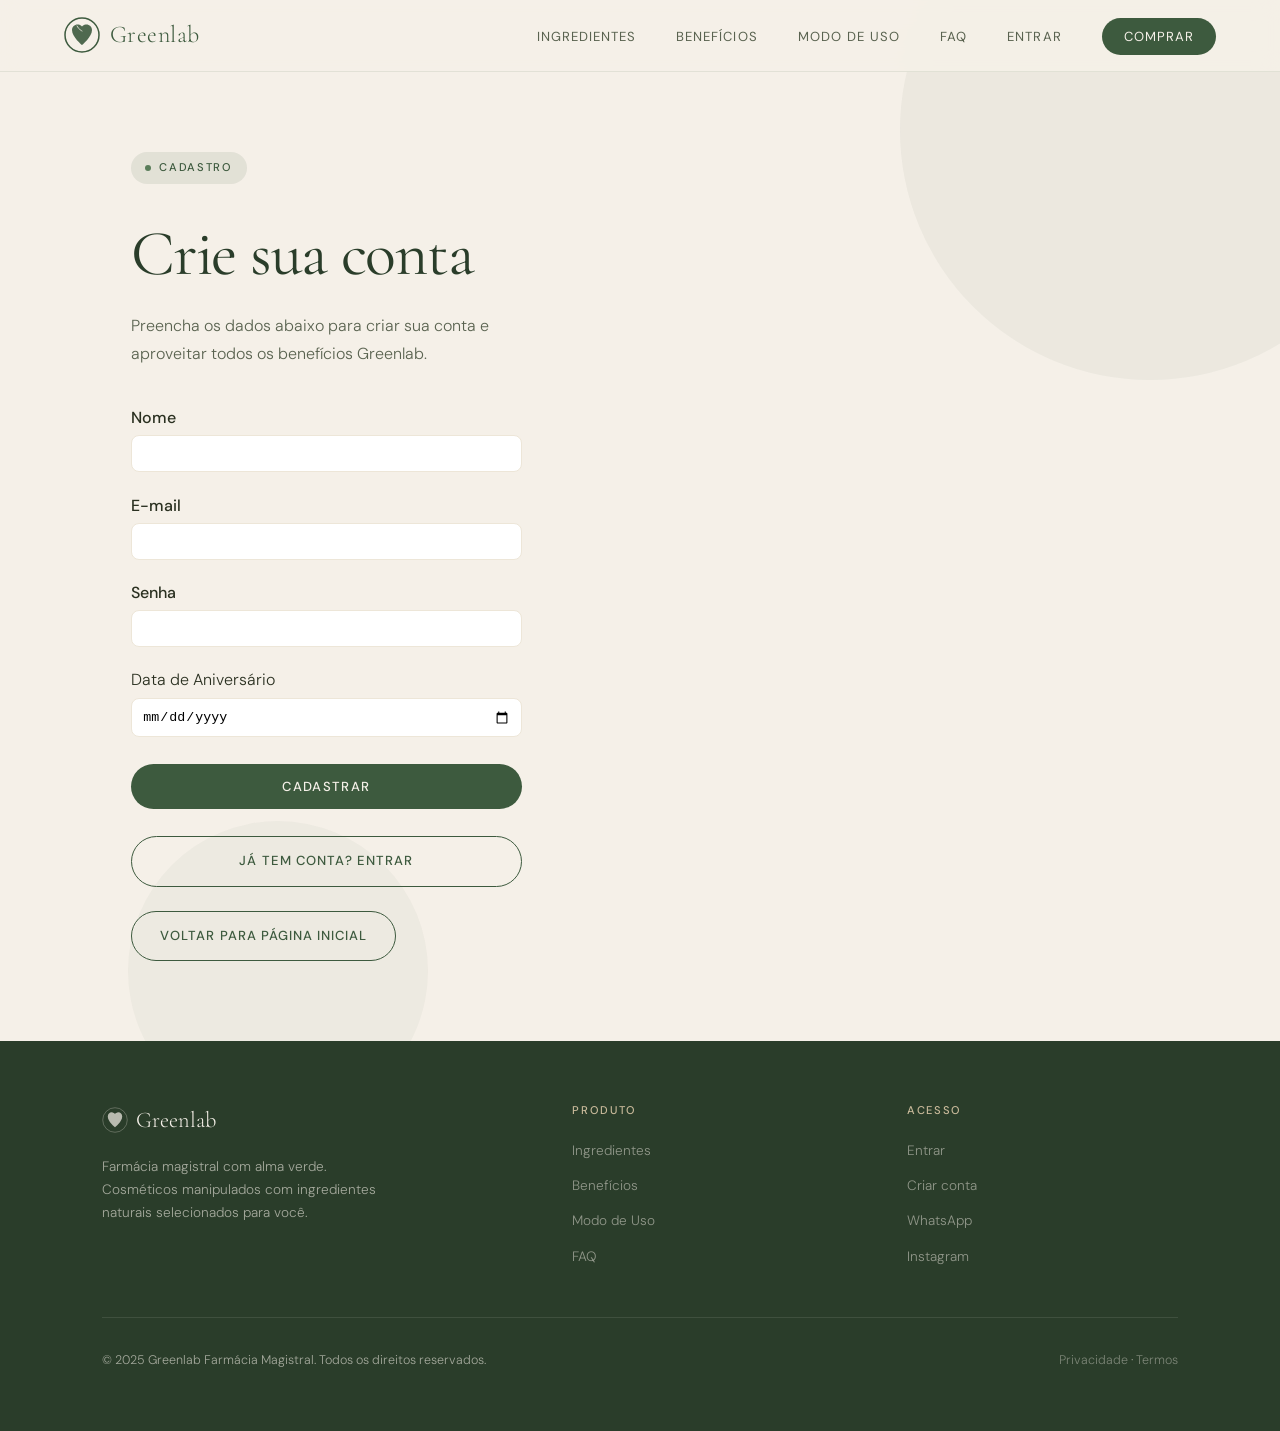
==== Site/cadastro.html @ e1a7a946 "Criação do front" ====
<!DOCTYPE html>
<html lang="pt-BR">
<head>
    <meta charset="UTF-8" />
    <meta name="viewport" content="width=device-width, initial-scale=1.0" />
    <title>Cadastro — Greenlab</title>
    <link href="https://fonts.googleapis.com/css2?family=Cormorant+Garamond:ital,wght@0,300;0,400;0,500;0,600;1,300;1,400&family=DM+Sans:wght@300;400;500&display=swap" rel="stylesheet" />
    <!-- CSS global (variáveis, botões, nav, footer) -->
    <link rel="stylesheet" href="css/style.css" />
    <!-- CSS específico da home para manter layout -->
    <link rel="stylesheet" href="css/home.css" />
</head>
<body>
    <!-- ==================== NAVBAR ==================== -->
    <nav>
        <a href="index.html" class="nav-logo">
            <svg width="36" height="36" viewBox="0 0 36 36" fill="none">
                <circle cx="18" cy="18" r="17" stroke="#3d5a3e" stroke-width="1.5"/>
                <path d="M18 28C18 28 8 20 8 13C8 9.5 11 7 14.5 7.5C16 7.7 17 8.5 18 9.5C19 8.5 20 7.7 21.5 7.5C25 7 28 9.5 28 13C28 20 18 28 18 28Z" fill="#3d5a3e" opacity="0.9"/>
                <path d="M18 14C18 14 14 12 13 9" stroke="#f5f0e8" stroke-width="0.8" stroke-linecap="round"/>
            </svg>
            <span class="nav-logo-text">Greenlab</span>
        </a>
        <ul class="nav-links">
            <li><a href="index.html#ingredientes">Ingredientes</a></li>
            <li><a href="index.html#beneficios">Benefícios</a></li>
            <li><a href="index.html#modo-uso">Modo de Uso</a></li>
            <li><a href="index.html#faq">FAQ</a></li>
            <li><a href="login.html">Entrar</a></li>
            <li><a href="index.html#produto" class="nav-cta">Comprar</a></li>
        </ul>
        <button class="nav-hamburger" aria-label="Abrir menu">
            <span></span><span></span><span></span>
        </button>
    </nav>

    <!-- ==================== CADASTRO ==================== -->
    <section class="hero" style="min-height: 80vh; background: var(--creme);">
        <div class="hero-content" style="max-width: 480px; margin: 0 auto;">
            <div class="hero-badge">Cadastro</div>
            <h1 style="margin-bottom: 1.2rem;">Crie sua conta</h1>
            <p class="hero-desc" style="margin-bottom: 2.2rem;">Preencha os dados abaixo para criar sua conta e aproveitar todos os benefícios Greenlab.</p>
            <form method="post" action="#" class="form-cadastro" style="display: flex; flex-direction: column; gap: 1.2rem;">
                <div>
                    <label for="nome" style="font-weight: 500;">Nome</label><br>
                    <input type="text" name="nome" id="nome" required style="width: 100%; padding: 10px; border-radius: 8px; border: 1px solid var(--creme-escuro); margin-top: 4px;">
                </div>
                <div>
                    <label for="email" style="font-weight: 500;">E-mail</label><br>
                    <input type="email" name="email" id="email" required style="width: 100%; padding: 10px; border-radius: 8px; border: 1px solid var(--creme-escuro); margin-top: 4px;">
                </div>
                <div>
                    <label for="senha" style="font-weight: 500;">Senha</label><br>
                    <input type="password" name="senha" id="senha" required style="width: 100%; padding: 10px; border-radius: 8px; border: 1px solid var(--creme-escuro); margin-top: 4px;">
                </div>
                <div>
                    <label for="data">Data de Aniversário</label><br>
                    <input type="date" name="data" id="data" required style="width: 100%; padding: 10px; border-radius: 8px; border: 1px solid var(--creme-escuro); margin-top: 4px;">
                </div>
                <button type="submit" class="btn-primary" style="margin-top: 0.5rem;">Cadastrar</button>
                            <a href="login.html" class="btn-secondary" style="margin-top: 0.5rem; display: inline-block; text-align:center; width:100%">Já tem conta? Entrar</a>
            </form>
            <a href="index.html" class="btn-secondary" style="margin-top: 1.5rem; display: inline-block;">Voltar para página inicial</a>
        </div>
    </section>

    <!-- ==================== FOOTER ==================== -->
    <footer>
        <div class="footer-inner">
            <div>
                <div class="footer-brand">
                    <svg width="26" height="26" viewBox="0 0 36 36" fill="none"><circle cx="18" cy="18" r="17" stroke="rgba(245,240,232,0.3)" stroke-width="1.2"/><path d="M18 28C18 28 8 20 8 13C8 9.5 11 7 14.5 7.5C16 7.7 17 8.5 18 9.5C19 8.5 20 7.7 21.5 7.5C25 7 28 9.5 28 13C28 20 18 28 18 28Z" fill="rgba(245,240,232,0.7)"/></svg>
                    <span class="footer-brand-text">Greenlab</span>
                </div>
                <p class="footer-tagline">Farmácia magistral com alma verde.<br>Cosméticos manipulados com ingredientes<br>naturais selecionados para você.</p>
            </div>
            <div>
                <p class="footer-col-title">Produto</p>
                <ul class="footer-links">
                    <li><a href="index.html#ingredientes">Ingredientes</a></li>
                    <li><a href="index.html#beneficios">Benefícios</a></li>
                    <li><a href="index.html#modo-uso">Modo de Uso</a></li>
                    <li><a href="index.html#faq">FAQ</a></li>
                </ul>
            </div>
            <div>
                <p class="footer-col-title">Acesso</p>
                <ul class="footer-links">
                    <li><a href="login.html">Entrar</a></li>
                    <li><a href="cadastro.html">Criar conta</a></li>
                    <li><a href="https://wa.me/5516900000000">WhatsApp</a></li>
                    <li><a href="#">Instagram</a></li>
                </ul>
            </div>
        </div>
        <div class="footer-bottom">
            <span>© 2025 Greenlab Farmácia Magistral. Todos os direitos reservados.</span>
            <span><a href="#">Privacidade</a> · <a href="#">Termos</a></span>
        </div>
    </footer>
</body>
</html>
---- Site/css/style.css ----
/* ============================================================
   GREENLAB — STYLE.CSS
   CSS Global: variáveis, reset, tipografia, botões, nav, footer
   ============================================================ */

/* ------------------------------------------------------------
   VARIÁVEIS GLOBAIS
   ------------------------------------------------------------ */
:root {
  --verde:        #3d5a3e;
  --verde-claro:  #5a7d5a;
  --verde-musgo:  #2a3d2a;
  --creme:        #f5f0e8;
  --creme-escuro: #ede6d8;
  --branco:       #faf8f4;
  --texto:        #2a3020;
  --texto-suave:  #5a6350;
  --detalhe:      #c8b99a;

  --fonte-titulo: 'Cormorant Garamond', Georgia, serif;
  --fonte-corpo:  'DM Sans', sans-serif;

  --raio:    2px;
  --raio-lg: 12px;
  --sombra:  0 4px 24px rgba(42, 61, 34, 0.08);

  --nav-height: 72px;
}

/* ------------------------------------------------------------
   RESET
   ------------------------------------------------------------ */
*, *::before, *::after {
  box-sizing: border-box;
  margin: 0;
  padding: 0;
}

html { scroll-behavior: smooth; }

body {
  background: var(--branco);
  color: var(--texto);
  font-family: var(--fonte-corpo);
  font-weight: 300;
  line-height: 1.7;
  font-size: 16px;
  overflow-x: hidden;
}

img { display: block; max-width: 100%; }

a { text-decoration: none; }

/* ------------------------------------------------------------
   TIPOGRAFIA
   ------------------------------------------------------------ */
h1, h2, h3, h4 {
  font-family: var(--fonte-titulo);
  font-weight: 400;
  line-height: 1.2;
}

h1 { font-size: clamp(2.4rem, 5vw, 4rem); letter-spacing: -0.02em; }
h2 { font-size: clamp(1.8rem, 3.5vw, 2.8rem); letter-spacing: -0.01em; }
h3 { font-size: clamp(1.3rem, 2vw, 1.8rem); }

.overline {
  display: block;
  font-family: var(--fonte-corpo);
  font-size: 0.7rem;
  font-weight: 500;
  letter-spacing: 0.2em;
  text-transform: uppercase;
  color: var(--verde-claro);
}

/* ------------------------------------------------------------
   BOTÕES
   ------------------------------------------------------------ */
.btn-primary {
  display: inline-block;
  background: var(--verde);
  color: var(--creme);
  padding: 14px 32px;
  border-radius: 40px;
  font-family: var(--fonte-corpo);
  font-size: 0.82rem;
  font-weight: 500;
  letter-spacing: 0.1em;
  text-transform: uppercase;
  border: none;
  cursor: pointer;
  transition: background 0.2s, transform 0.15s, box-shadow 0.2s;
}
.btn-primary:hover {
  background: var(--verde-musgo);
  transform: translateY(-2px);
  box-shadow: 0 8px 24px rgba(42, 61, 34, 0.2);
}

.btn-secondary {
  display: inline-block;
  background: transparent;
  color: var(--verde);
  padding: 13px 28px;
  border-radius: 40px;
  border: 1.5px solid var(--verde);
  font-family: var(--fonte-corpo);
  font-size: 0.82rem;
  font-weight: 500;
  letter-spacing: 0.08em;
  text-transform: uppercase;
  cursor: pointer;
  transition: background 0.2s, color 0.2s;
}
.btn-secondary:hover {
  background: var(--verde);
  color: var(--creme);
}

.btn-ghost {
  display: inline-flex;
  align-items: center;
  gap: 6px;
  color: var(--verde);
  font-size: 0.82rem;
  font-weight: 400;
  letter-spacing: 0.08em;
  background: none;
  border: none;
  cursor: pointer;
  transition: gap 0.2s;
}
.btn-ghost::after { content: '→'; }
.btn-ghost:hover  { gap: 10px; }

/* ------------------------------------------------------------
   SECTION HEADER (padrão reutilizável)
   ------------------------------------------------------------ */
.section-header {
  text-align: center;
  max-width: 600px;
  margin: 0 auto 4rem;
}
.section-header .overline { margin-bottom: 1rem; }
.section-header h2 { color: var(--verde-musgo); margin-bottom: 1rem; }
.section-header p  { color: var(--texto-suave); font-size: 0.95rem; }

/* ------------------------------------------------------------
   NAVBAR
   ------------------------------------------------------------ */
nav {
  position: fixed;
  top: 0; left: 0; right: 0;
  z-index: 100;
  background: rgba(245, 240, 232, 0.92);
  backdrop-filter: blur(12px);
  -webkit-backdrop-filter: blur(12px);
  border-bottom: 1px solid rgba(61, 90, 62, 0.1);
  padding: 0 5%;
  height: var(--nav-height);
  display: flex;
  align-items: center;
  justify-content: space-between;
}

.nav-logo {
  display: flex;
  align-items: center;
  gap: 10px;
  text-decoration: none;
}
.nav-logo-text {
  font-family: var(--fonte-titulo);
  font-size: 1.5rem;
  color: var(--verde);
  letter-spacing: 0.02em;
}

.nav-links {
  display: flex;
  list-style: none;
  gap: 2.5rem;
}
.nav-links a {
  color: var(--texto-suave);
  font-size: 0.82rem;
  letter-spacing: 0.08em;
  text-transform: uppercase;
  font-weight: 400;
  transition: color 0.2s;
}
.nav-links a:hover { color: var(--verde); }

.nav-cta {
  background: var(--verde) !important;
  color: var(--creme) !important;
  padding: 10px 22px;
  border-radius: 40px;
  transition: background 0.2s, transform 0.15s !important;
}
.nav-cta:hover {
  background: var(--verde-musgo) !important;
  transform: translateY(-1px);
}

.nav-hamburger {
  display: none;
  flex-direction: column;
  gap: 5px;
  background: none;
  border: none;
  cursor: pointer;
  padding: 4px;
}
.nav-hamburger span {
  display: block;
  width: 24px; height: 1.5px;
  background: var(--verde);
  transition: all 0.3s;
}

/* ------------------------------------------------------------
   SELOS (faixa reutilizável)
   ------------------------------------------------------------ */
.selos {
  padding: 60px 8%;
  background: var(--creme-escuro);
  display: flex;
  justify-content: center;
  gap: 3rem;
  flex-wrap: wrap;
  align-items: center;
}
.selo {
  display: flex;
  flex-direction: column;
  align-items: center;
  gap: 0.5rem;
  text-align: center;
}
.selo-icon-wrap {
  width: 52px; height: 52px;
  border-radius: 50%;
  border: 1.5px solid rgba(61, 90, 62, 0.3);
  display: flex;
  align-items: center;
  justify-content: center;
}
.selo-label {
  font-size: 0.68rem;
  font-weight: 500;
  letter-spacing: 0.1em;
  text-transform: uppercase;
  color: var(--verde);
}

/* ------------------------------------------------------------
   FOOTER
   ------------------------------------------------------------ */
footer {
  background: var(--verde-musgo);
  color: rgba(245, 240, 232, 0.6);
  padding: 60px 8%;
}
.footer-inner {
  display: grid;
  grid-template-columns: 1.5fr 1fr 1fr;
  gap: 4rem;
  padding-bottom: 3rem;
  border-bottom: 1px solid rgba(245, 240, 232, 0.1);
  margin-bottom: 2rem;
}
.footer-brand {
  display: flex;
  align-items: center;
  gap: 8px;
  margin-bottom: 1rem;
}
.footer-brand-text {
  font-family: var(--fonte-titulo);
  font-size: 1.4rem;
  color: var(--creme);
}
.footer-tagline { font-size: 0.85rem; line-height: 1.7; }
.footer-col-title {
  font-size: 0.7rem;
  font-weight: 500;
  letter-spacing: 0.15em;
  text-transform: uppercase;
  color: var(--detalhe);
  margin-bottom: 1rem;
}
.footer-links {
  list-style: none;
  display: flex;
  flex-direction: column;
  gap: 0.5rem;
}
.footer-links a {
  color: rgba(245, 240, 232, 0.5);
  font-size: 0.85rem;
  transition: color 0.2s;
}
.footer-links a:hover { color: var(--creme); }
.footer-bottom {
  display: flex;
  justify-content: space-between;
  align-items: center;
  font-size: 0.78rem;
  flex-wrap: wrap;
  gap: 1rem;
}
.footer-bottom a { color: rgba(245, 240, 232, 0.4); }

/* ------------------------------------------------------------
   ANIMAÇÕES GLOBAIS
   ------------------------------------------------------------ */
@keyframes fadeUp {
  from { opacity: 0; transform: translateY(24px); }
  to   { opacity: 1; transform: translateY(0); }
}
@keyframes float {
  0%, 100% { transform: translateY(0); }
  50%       { transform: translateY(-10px); }
}

.animate-fadein    { animation: fadeUp 0.7s 0.00s ease both; }
.animate-fadein-d1 { animation: fadeUp 0.7s 0.10s ease both; }
.animate-fadein-d2 { animation: fadeUp 0.7s 0.20s ease both; }
.animate-fadein-d3 { animation: fadeUp 0.7s 0.35s ease both; }
.animate-fadein-d4 { animation: fadeUp 0.7s 0.50s ease both; }
.float-anim        { animation: float 4s ease-in-out infinite; }

/* ------------------------------------------------------------
   RESPONSIVO GLOBAL
   ------------------------------------------------------------ */
@media (max-width: 900px) {
  .nav-links    { display: none; }
  .nav-hamburger { display: flex; }
  .footer-inner { grid-template-columns: 1fr 1fr; }
}
@media (max-width: 600px) {
  .selos        { gap: 1.5rem; }
  .footer-inner { grid-template-columns: 1fr; gap: 2rem; }
}
---- Site/css/home.css ----
/* ============================================================
   GREENLAB — HOME.CSS
   Estilos exclusivos da tela inicial (index.html)
   ============================================================ */

/* ------------------------------------------------------------
   HERO
   ------------------------------------------------------------ */
.hero {
  min-height: 100vh;
  padding-top: var(--nav-height);
  display: grid;
  grid-template-columns: 1fr 1fr;
  align-items: center;
  background: var(--creme);
  position: relative;
  overflow: hidden;
}
.hero::before {
  content: '';
  position: absolute;
  top: -120px; right: -120px;
  width: 500px; height: 500px;
  border-radius: 50%;
  background: rgba(61, 90, 62, 0.05);
  pointer-events: none;
}
.hero::after {
  content: '';
  position: absolute;
  bottom: -80px; left: 10%;
  width: 300px; height: 300px;
  border-radius: 50%;
  background: rgba(61, 90, 62, 0.04);
  pointer-events: none;
}

.hero-content {
  padding: 80px 6% 80px 8%;
  position: relative;
  z-index: 1;
}
.hero-badge {
  display: inline-flex;
  align-items: center;
  gap: 8px;
  background: rgba(61, 90, 62, 0.1);
  color: var(--verde);
  font-size: 0.7rem;
  font-weight: 500;
  letter-spacing: 0.15em;
  text-transform: uppercase;
  padding: 6px 14px;
  border-radius: 40px;
  margin-bottom: 2rem;
}
.hero-badge::before {
  content: '';
  display: block;
  width: 6px; height: 6px;
  border-radius: 50%;
  background: var(--verde-claro);
}

.hero h1           { margin-bottom: 1.5rem; color: var(--verde-musgo); }
.hero h1 em        { font-style: italic; color: var(--verde-claro); }

.hero-desc {
  font-size: 1rem;
  color: var(--texto-suave);
  max-width: 420px;
  margin-bottom: 2.5rem;
  line-height: 1.8;
}
.hero-actions {
  display: flex;
  align-items: center;
  gap: 1.5rem;
  flex-wrap: wrap;
}
.hero-stats {
  display: flex;
  gap: 2rem;
  margin-top: 3rem;
  padding-top: 2rem;
  border-top: 1px solid rgba(61, 90, 62, 0.15);
}
.hero-stat-number {
  font-family: var(--fonte-titulo);
  font-size: 2rem;
  color: var(--verde);
  line-height: 1;
}
.hero-stat-label {
  font-size: 0.72rem;
  color: var(--texto-suave);
  letter-spacing: 0.05em;
  margin-top: 4px;
}

/* Painel visual direito */
.hero-visual {
  height: 100%;
  min-height: 100vh;
  display: flex;
  align-items: center;
  justify-content: center;
  background: linear-gradient(135deg, var(--creme-escuro) 0%, var(--creme) 100%);
  position: relative;
  overflow: hidden;
}
.hero-product-wrap { position: relative; z-index: 1; }
.hero-product-bg {
  position: absolute;
  width: 380px; height: 380px;
  border-radius: 50%;
  background: rgba(61, 90, 62, 0.06);
}
.product-jar {
  width: 260px;
  filter: drop-shadow(0 20px 40px rgba(42, 61, 34, 0.15));
}
.hero-leaf { position: absolute; opacity: 0.12; }
.hero-leaf-1 { top: 15%; right: 8%; width: 80px; transform: rotate(25deg); }
.hero-leaf-2 { bottom: 20%; left: 8%; width: 60px; transform: rotate(-15deg); }

.floating-tag {
  position: absolute;
  background: var(--branco);
  border: 1px solid rgba(61, 90, 62, 0.15);
  border-radius: var(--raio-lg);
  padding: 12px 16px;
  box-shadow: var(--sombra);
}
.floating-tag-1 { top: 22%; left: 5%; }
.floating-tag-2 { bottom: 25%; right: 5%; }
.tag-label {
  font-size: 0.65rem;
  letter-spacing: 0.12em;
  text-transform: uppercase;
  color: var(--texto-suave);
}
.tag-value {
  font-family: var(--fonte-titulo);
  font-size: 1.1rem;
  color: var(--verde);
  margin-top: 2px;
}

/* ------------------------------------------------------------
   INGREDIENTES
   ------------------------------------------------------------ */
.ingredientes {
  padding: 100px 8%;
  background: var(--branco);
}
.ingredientes-grid {
  display: grid;
  grid-template-columns: repeat(auto-fit, minmax(280px, 1fr));
  gap: 2px;
  border: 2px solid var(--verde-musgo);
  border-radius: var(--raio-lg);
  overflow: hidden;
}
.ingrediente-card {
  padding: 2.5rem;
  background: var(--branco);
  transition: background 0.3s;
  cursor: default;
}
.ingrediente-card:hover { background: var(--creme); }
.ing-icon  { width: 48px; height: 48px; margin-bottom: 1.5rem; }
.ing-nome  { font-family: var(--fonte-titulo); font-size: 1.4rem; color: var(--verde-musgo); margin-bottom: 0.5rem; }
.ing-origem { font-size: 0.7rem; letter-spacing: 0.12em; text-transform: uppercase; color: var(--verde-claro); margin-bottom: 1rem; }
.ing-desc  { color: var(--texto-suave); font-size: 0.9rem; line-height: 1.8; }

/* ------------------------------------------------------------
   BENEFÍCIOS
   ------------------------------------------------------------ */
.beneficios {
  padding: 100px 8%;
  background: var(--verde-musgo);
  position: relative;
  overflow: hidden;
}
.beneficios::before {
  content: '';
  position: absolute;
  top: -200px; right: -200px;
  width: 600px; height: 600px;
  border-radius: 50%;
  background: rgba(255,255,255,0.02);
  pointer-events: none;
}
.beneficios .section-header h2 { color: var(--creme); }
.beneficios .section-header .overline { color: var(--detalhe); }
.beneficios .section-header p { color: rgba(245, 240, 232, 0.6); }

.beneficios-grid {
  display: grid;
  grid-template-columns: repeat(auto-fit, minmax(220px, 1fr));
  gap: 1.5rem;
}
.beneficio-item {
  padding: 2rem;
  border: 1px solid rgba(245, 240, 232, 0.1);
  border-radius: var(--raio-lg);
  transition: border-color 0.3s, background 0.3s;
}
.beneficio-item:hover {
  border-color: rgba(245, 240, 232, 0.25);
  background: rgba(245, 240, 232, 0.04);
}
.ben-num {
  font-family: var(--fonte-titulo);
  font-size: 2.5rem;
  color: rgba(245, 240, 232, 0.15);
  line-height: 1;
  margin-bottom: 0.5rem;
}
.ben-titulo { font-family: var(--fonte-titulo); font-size: 1.3rem; color: var(--creme); margin-bottom: 0.75rem; }
.ben-desc   { font-size: 0.85rem; color: rgba(245, 240, 232, 0.55); line-height: 1.8; }

/* ------------------------------------------------------------
   MODO DE USO
   ------------------------------------------------------------ */
.modo-uso { padding: 100px 8%; background: var(--creme); }
.modo-uso-inner {
  display: grid;
  grid-template-columns: 1fr 1fr;
  gap: 6%;
  align-items: center;
}

.uso-img-wrap {
  border-radius: 0 120px 0 120px;
  overflow: hidden;
  background: var(--creme-escuro);
  aspect-ratio: 4/5;
  display: flex;
  align-items: center;
  justify-content: center;
}
.uso-placeholder {
  display: flex;
  flex-direction: column;
  align-items: center;
  justify-content: center;
  gap: 1rem;
  padding: 3rem;
  text-align: center;
}
.uso-placeholder-text {
  font-family: var(--fonte-titulo);
  font-size: 1.1rem;
  color: var(--verde);
  opacity: 0.5;
}

.uso-badge-float {
  position: absolute;
  bottom: -20px; right: -20px;
  background: var(--verde);
  color: var(--creme);
  padding: 18px 22px;
  border-radius: var(--raio-lg);
  text-align: center;
}
.uso-badge-num  { font-family: var(--fonte-titulo); font-size: 2rem; line-height: 1; }
.uso-badge-text { font-size: 0.65rem; letter-spacing: 0.1em; text-transform: uppercase; opacity: 0.8; margin-top: 4px; }

.modo-uso-content .overline { margin-bottom: 1rem; }
.modo-uso-content h2 { color: var(--verde-musgo); margin-bottom: 1.5rem; }

.passos { display: flex; flex-direction: column; gap: 1.5rem; margin-top: 2rem; }
.passo  { display: flex; gap: 1.25rem; align-items: flex-start; }
.passo-num {
  flex-shrink: 0;
  width: 36px; height: 36px;
  border-radius: 50%;
  background: var(--verde);
  color: var(--creme);
  display: flex;
  align-items: center;
  justify-content: center;
  font-family: var(--fonte-titulo);
  font-size: 1rem;
  margin-top: 2px;
}
.passo-titulo { font-family: var(--fonte-titulo); font-size: 1.1rem; color: var(--verde-musgo); margin-bottom: 0.3rem; }
.passo-desc   { font-size: 0.88rem; color: var(--texto-suave); line-height: 1.7; }

/* ------------------------------------------------------------
   PRODUTO / CTA
   ------------------------------------------------------------ */
.produto-cta { padding: 100px 8%; background: var(--branco); }
.produto-inner {
  display: grid;
  grid-template-columns: 1fr 1.2fr;
  gap: 6%;
  align-items: center;
}
.produto-img-area {
  display: flex;
  align-items: center;
  justify-content: center;
  padding: 3rem;
  background: var(--creme);
  border-radius: var(--raio-lg);
  aspect-ratio: 1;
  position: relative;
}
.produto-img-leaf { position: absolute; opacity: 0.08; }
.produto-img-leaf-1 { top: 10%; left: 8%; width: 70px; transform: rotate(-20deg); }
.produto-img-leaf-2 { bottom: 10%; right: 8%; width: 60px; transform: rotate(30deg); }
.produto-jar-big { width: 200px; position: relative; z-index: 1; }

.produto-info .overline    { margin-bottom: 1rem; }
.produto-info h2           { color: var(--verde-musgo); margin-bottom: 0.5rem; }
.produto-subtitulo {
  font-family: var(--fonte-titulo);
  font-style: italic;
  font-size: 1.1rem;
  color: var(--verde-claro);
  margin-bottom: 1.5rem;
}
.produto-desc { font-size: 0.9rem; color: var(--texto-suave); line-height: 1.8; margin-bottom: 2rem; }

.produto-tags { display: flex; flex-wrap: wrap; gap: 8px; margin-bottom: 2rem; }
.produto-tag {
  background: rgba(61, 90, 62, 0.08);
  color: var(--verde);
  font-size: 0.72rem;
  font-weight: 500;
  letter-spacing: 0.08em;
  text-transform: uppercase;
  padding: 6px 14px;
  border-radius: 40px;
}
.produto-preco { display: flex; align-items: baseline; gap: 0.5rem; margin-bottom: 1.5rem; }
.preco-label  { font-size: 0.8rem; color: var(--texto-suave); }
.preco-valor  { font-family: var(--fonte-titulo); font-size: 2.4rem; color: var(--verde-musgo); }
.preco-ml     { font-size: 0.8rem; color: var(--texto-suave); }
.produto-acoes { display: flex; gap: 1rem; align-items: center; flex-wrap: wrap; }

/* ------------------------------------------------------------
   FAQ
   ------------------------------------------------------------ */
.faq { padding: 100px 8%; background: var(--branco); max-width: 860px; margin: 0 auto; }
.faq .section-header { margin-bottom: 3rem; }

.faq-item { border-bottom: 1px solid rgba(61, 90, 62, 0.12); }
.faq-question {
  width: 100%;
  background: none;
  border: none;
  text-align: left;
  padding: 1.5rem 0;
  font-family: var(--fonte-titulo);
  font-size: 1.15rem;
  color: var(--verde-musgo);
  cursor: pointer;
  display: flex;
  justify-content: space-between;
  align-items: center;
  gap: 1rem;
  transition: color 0.2s;
}
.faq-question:hover { color: var(--verde); }
.faq-icon {
  flex-shrink: 0;
  width: 20px; height: 20px;
  border-radius: 50%;
  border: 1.5px solid currentColor;
  display: flex;
  align-items: center;
  justify-content: center;
  transition: transform 0.3s;
  font-size: 0.9rem;
  line-height: 1;
}
.faq-item.open .faq-icon    { transform: rotate(45deg); }
.faq-answer { display: none; padding-bottom: 1.5rem; color: var(--texto-suave); font-size: 0.9rem; line-height: 1.8; }
.faq-item.open .faq-answer  { display: block; }

/* ------------------------------------------------------------
   RESPONSIVO — HOME
   ------------------------------------------------------------ */
@media (max-width: 900px) {
  .hero                { grid-template-columns: 1fr; min-height: auto; }
  .hero-visual         { min-height: 50vw; height: 50vw; }
  .hero-content        { padding: 60px 6%; }
  .modo-uso-inner,
  .produto-inner       { grid-template-columns: 1fr; }
  .modo-uso-visual     { order: -1; }
}
@media (max-width: 600px) {
  .hero-stats          { gap: 1.5rem; }
  .floating-tag-1,
  .floating-tag-2      { display: none; }
}
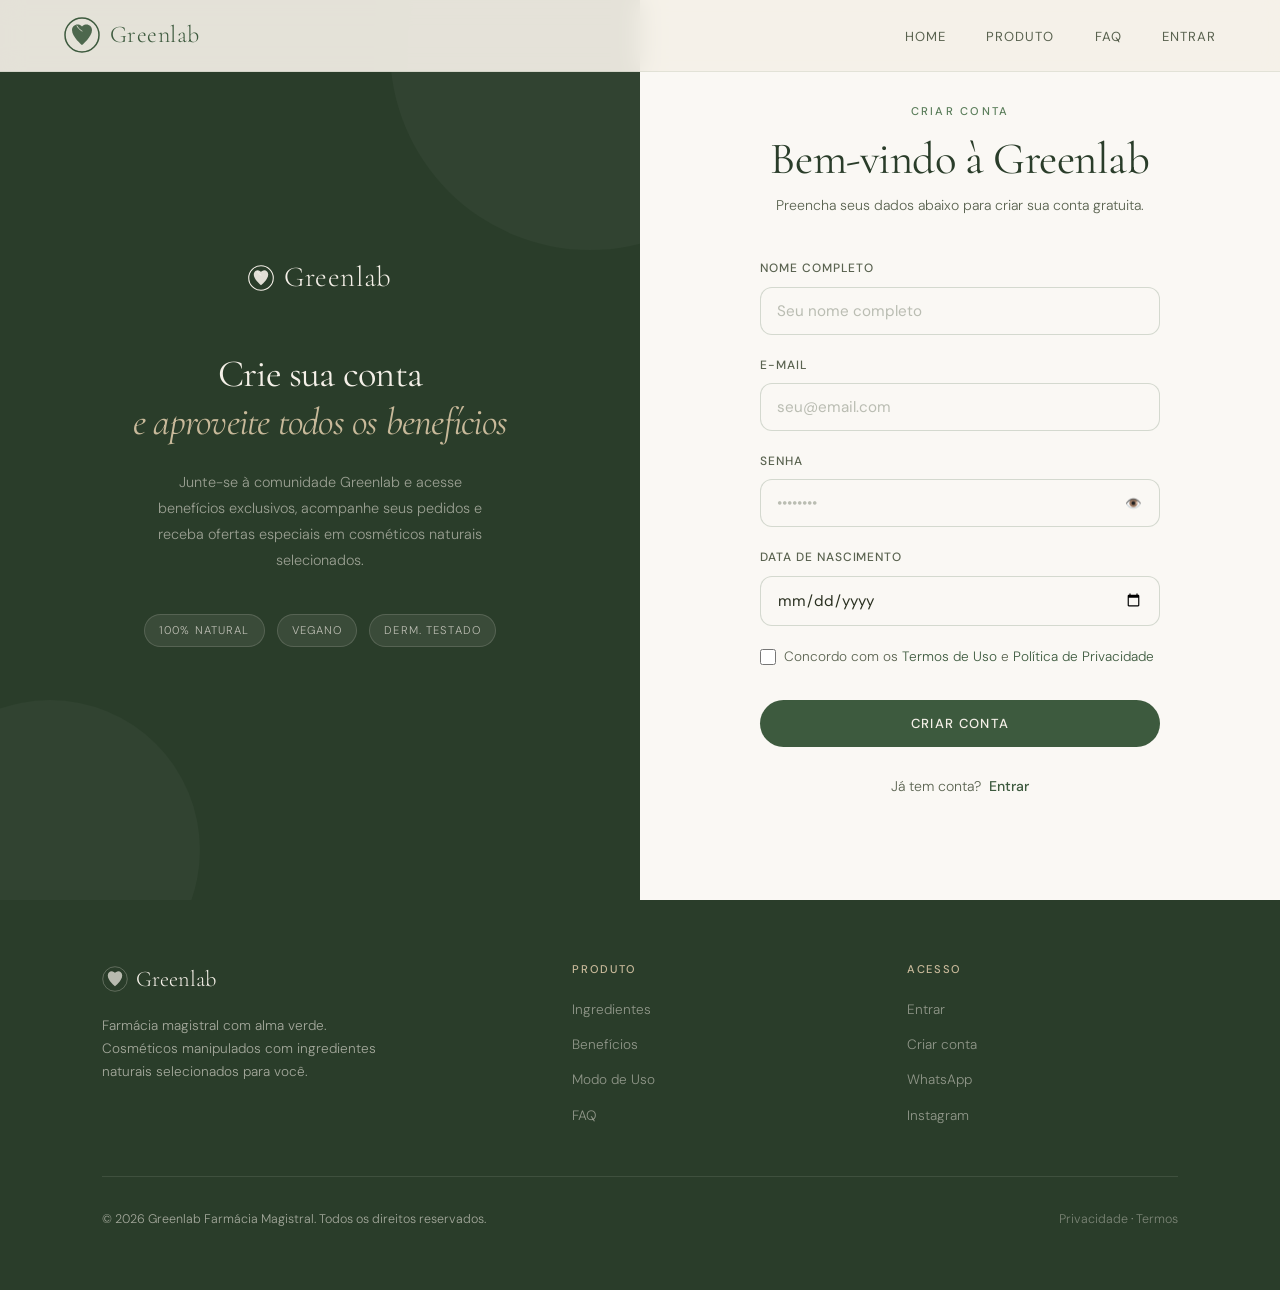
==== commit 2786a97b: "Atualização geral" ====
--- a/Site/cadastro.html
+++ b/Site/cadastro.html
@@ -1,103 +1,176 @@
-
-<!DOCTYPE html>
-<html lang="pt-BR">
-<head>
-    <meta charset="UTF-8" />
-    <meta name="viewport" content="width=device-width, initial-scale=1.0" />
-    <title>Cadastro — Greenlab</title>
-    <link href="https://fonts.googleapis.com/css2?family=Cormorant+Garamond:ital,wght@0,300;0,400;0,500;0,600;1,300;1,400&family=DM+Sans:wght@300;400;500&display=swap" rel="stylesheet" />
-    <!-- CSS global (variáveis, botões, nav, footer) -->
-    <link rel="stylesheet" href="css/style.css" />
-    <!-- CSS específico da home para manter layout -->
-    <link rel="stylesheet" href="css/home.css" />
-</head>
-<body>
-    <!-- ==================== NAVBAR ==================== -->
-    <nav>
-        <a href="index.html" class="nav-logo">
-            <svg width="36" height="36" viewBox="0 0 36 36" fill="none">
-                <circle cx="18" cy="18" r="17" stroke="#3d5a3e" stroke-width="1.5"/>
-                <path d="M18 28C18 28 8 20 8 13C8 9.5 11 7 14.5 7.5C16 7.7 17 8.5 18 9.5C19 8.5 20 7.7 21.5 7.5C25 7 28 9.5 28 13C28 20 18 28 18 28Z" fill="#3d5a3e" opacity="0.9"/>
-                <path d="M18 14C18 14 14 12 13 9" stroke="#f5f0e8" stroke-width="0.8" stroke-linecap="round"/>
-            </svg>
-            <span class="nav-logo-text">Greenlab</span>
-        </a>
-        <ul class="nav-links">
-            <li><a href="index.html#ingredientes">Ingredientes</a></li>
-            <li><a href="index.html#beneficios">Benefícios</a></li>
-            <li><a href="index.html#modo-uso">Modo de Uso</a></li>
-            <li><a href="index.html#faq">FAQ</a></li>
-            <li><a href="login.html">Entrar</a></li>
-            <li><a href="index.html#produto" class="nav-cta">Comprar</a></li>
-        </ul>
-        <button class="nav-hamburger" aria-label="Abrir menu">
-            <span></span><span></span><span></span>
-        </button>
-    </nav>
-
-    <!-- ==================== CADASTRO ==================== -->
-    <section class="hero" style="min-height: 80vh; background: var(--creme);">
-        <div class="hero-content" style="max-width: 480px; margin: 0 auto;">
-            <div class="hero-badge">Cadastro</div>
-            <h1 style="margin-bottom: 1.2rem;">Crie sua conta</h1>
-            <p class="hero-desc" style="margin-bottom: 2.2rem;">Preencha os dados abaixo para criar sua conta e aproveitar todos os benefícios Greenlab.</p>
-            <form method="post" action="#" class="form-cadastro" style="display: flex; flex-direction: column; gap: 1.2rem;">
-                <div>
-                    <label for="nome" style="font-weight: 500;">Nome</label><br>
-                    <input type="text" name="nome" id="nome" required style="width: 100%; padding: 10px; border-radius: 8px; border: 1px solid var(--creme-escuro); margin-top: 4px;">
-                </div>
-                <div>
-                    <label for="email" style="font-weight: 500;">E-mail</label><br>
-                    <input type="email" name="email" id="email" required style="width: 100%; padding: 10px; border-radius: 8px; border: 1px solid var(--creme-escuro); margin-top: 4px;">
-                </div>
-                <div>
-                    <label for="senha" style="font-weight: 500;">Senha</label><br>
-                    <input type="password" name="senha" id="senha" required style="width: 100%; padding: 10px; border-radius: 8px; border: 1px solid var(--creme-escuro); margin-top: 4px;">
-                </div>
-                <div>
-                    <label for="data">Data de Aniversário</label><br>
-                    <input type="date" name="data" id="data" required style="width: 100%; padding: 10px; border-radius: 8px; border: 1px solid var(--creme-escuro); margin-top: 4px;">
-                </div>
-                <button type="submit" class="btn-primary" style="margin-top: 0.5rem;">Cadastrar</button>
-                            <a href="login.html" class="btn-secondary" style="margin-top: 0.5rem; display: inline-block; text-align:center; width:100%">Já tem conta? Entrar</a>
-            </form>
-            <a href="index.html" class="btn-secondary" style="margin-top: 1.5rem; display: inline-block;">Voltar para página inicial</a>
-        </div>
-    </section>
-
-    <!-- ==================== FOOTER ==================== -->
-    <footer>
-        <div class="footer-inner">
-            <div>
-                <div class="footer-brand">
-                    <svg width="26" height="26" viewBox="0 0 36 36" fill="none"><circle cx="18" cy="18" r="17" stroke="rgba(245,240,232,0.3)" stroke-width="1.2"/><path d="M18 28C18 28 8 20 8 13C8 9.5 11 7 14.5 7.5C16 7.7 17 8.5 18 9.5C19 8.5 20 7.7 21.5 7.5C25 7 28 9.5 28 13C28 20 18 28 18 28Z" fill="rgba(245,240,232,0.7)"/></svg>
-                    <span class="footer-brand-text">Greenlab</span>
-                </div>
-                <p class="footer-tagline">Farmácia magistral com alma verde.<br>Cosméticos manipulados com ingredientes<br>naturais selecionados para você.</p>
-            </div>
-            <div>
-                <p class="footer-col-title">Produto</p>
-                <ul class="footer-links">
-                    <li><a href="index.html#ingredientes">Ingredientes</a></li>
-                    <li><a href="index.html#beneficios">Benefícios</a></li>
-                    <li><a href="index.html#modo-uso">Modo de Uso</a></li>
-                    <li><a href="index.html#faq">FAQ</a></li>
-                </ul>
-            </div>
-            <div>
-                <p class="footer-col-title">Acesso</p>
-                <ul class="footer-links">
-                    <li><a href="login.html">Entrar</a></li>
-                    <li><a href="cadastro.html">Criar conta</a></li>
-                    <li><a href="https://wa.me/5516900000000">WhatsApp</a></li>
-                    <li><a href="#">Instagram</a></li>
-                </ul>
-            </div>
-        </div>
-        <div class="footer-bottom">
-            <span>© 2025 Greenlab Farmácia Magistral. Todos os direitos reservados.</span>
-            <span><a href="#">Privacidade</a> · <a href="#">Termos</a></span>
-        </div>
-    </footer>
-</body>
+
+<!DOCTYPE html>
+<html lang="pt-BR">
+<head>
+    <meta charset="UTF-8" />
+    <meta name="viewport" content="width=device-width, initial-scale=1.0" />
+    <title>Cadastro — Greenlab</title>
+    <link href="https://fonts.googleapis.com/css2?family=Cormorant+Garamond:ital,wght@0,300;0,400;0,500;0,600;1,300;1,400&family=DM+Sans:wght@300;400;500&display=swap" rel="stylesheet" />
+    <link rel="stylesheet" href="css/style.css" />
+    <link rel="stylesheet" href="css/login.css" />
+</head>
+<body>
+    <!-- ==================== NAVBAR ==================== -->
+    <nav>
+        <a href="index.html" class="nav-logo">
+            <svg width="36" height="36" viewBox="0 0 36 36" fill="none">
+                <circle cx="18" cy="18" r="17" stroke="#3d5a3e" stroke-width="1.5"/>
+                <path d="M18 28C18 28 8 20 8 13C8 9.5 11 7 14.5 7.5C16 7.7 17 8.5 18 9.5C19 8.5 20 7.7 21.5 7.5C25 7 28 9.5 28 13C28 20 18 28 18 28Z" fill="#3d5a3e" opacity="0.9"/>
+                <path d="M18 14C18 14 14 12 13 9" stroke="#f5f0e8" stroke-width="0.8" stroke-linecap="round"/>
+            </svg>
+            <span class="nav-logo-text">Greenlab</span>
+        </a>
+        <ul class="nav-links">
+            <li><a href="index.html">Home</a></li>
+            <li><a href="index.html#produto">Produto</a></li>
+            <li><a href="index.html#faq">FAQ</a></li>
+            <li><a href="login.html">Entrar</a></li>
+        </ul>
+        <button class="nav-hamburger" aria-label="Abrir menu">
+            <span></span><span></span><span></span>
+        </button>
+    </nav>
+
+    <!-- ==================== CADASTRO ==================== -->
+    <main class="auth-page">
+        <section class="auth-visual">
+            <div class="auth-visual-logo">
+                <svg width="26" height="26" viewBox="0 0 36 36" fill="none">
+                    <circle cx="18" cy="18" r="17" stroke="#f5f0e8" stroke-width="1.5"/>
+                    <path d="M18 28C18 28 8 20 8 13C8 9.5 11 7 14.5 7.5C16 7.7 17 8.5 18 9.5C19 8.5 20 7.7 21.5 7.5C25 7 28 9.5 28 13C28 20 18 28 18 28Z" fill="#f5f0e8" opacity="0.9"/>
+                    <path d="M18 14C18 14 14 12 13 9" stroke="#faf8f4" stroke-width="0.8" stroke-linecap="round"/>
+                </svg>
+                <span class="auth-visual-logo-text">Greenlab</span>
+            </div>
+            <h1 class="auth-visual-title">Crie sua conta<br><em>e aproveite todos os benefícios</em></h1>
+            <p class="auth-visual-desc">Junte-se à comunidade Greenlab e acesse benefícios exclusivos, acompanhe seus pedidos e receba ofertas especiais em cosméticos naturais selecionados.</p>
+            <div class="auth-visual-pills">
+                <span class="auth-visual-pill">100% Natural</span>
+                <span class="auth-visual-pill">Vegano</span>
+                <span class="auth-visual-pill">Derm. Testado</span>
+            </div>
+        </section>
+
+        <section class="auth-form-panel">
+            <div class="auth-form-header">
+                <span class="overline">Criar conta</span>
+                <h2>Bem-vindo à Greenlab</h2>
+                <p>Preencha seus dados abaixo para criar sua conta gratuita.</p>
+            </div>
+
+            <form id="cadastro-form" class="auth-form">
+                <div class="form-group">
+                    <label class="form-label" for="nome">Nome completo</label>
+                    <input id="nome" name="nome" type="text" class="form-input" placeholder="Seu nome completo" required />
+                </div>
+
+                <div class="form-group">
+                    <label class="form-label" for="email">E-mail</label>
+                    <input id="email" name="email" type="email" class="form-input" placeholder="seu@email.com" required />
+                </div>
+
+                <div class="form-group">
+                    <label class="form-label" for="senha">Senha</label>
+                    <div class="form-input-wrap">
+                        <input id="senha" name="senha" type="password" class="form-input" placeholder="••••••••" required />
+                        <button type="button" class="form-input-icon" onclick="togglePassword(this)">👁️</button>
+                    </div>
+                </div>
+
+                <div class="form-group">
+                    <label class="form-label" for="data">Data de nascimento</label>
+                    <input id="data" name="data" type="date" class="form-input" required />
+                </div>
+
+                <div class="form-group form-terms">
+                    <label class="form-check">
+                        <input type="checkbox" name="termos" required />
+                        <span>Concordo com os <a href="#">Termos de Uso</a> e <a href="#">Política de Privacidade</a></span>
+                    </label>
+                </div>
+
+                <button type="submit" class="btn-primary btn-submit">Criar conta</button>
+            </form>
+
+            <div class="auth-switch">
+                Já tem conta? <a href="login.html">Entrar</a>
+            </div>
+        </section>
+    </main>
+
+    <!-- ==================== FOOTER ==================== -->
+    <footer>
+        <div class="footer-inner">
+            <div>
+                <div class="footer-brand">
+                    <svg width="26" height="26" viewBox="0 0 36 36" fill="none"><circle cx="18" cy="18" r="17" stroke="rgba(245,240,232,0.3)" stroke-width="1.2"/><path d="M18 28C18 28 8 20 8 13C8 9.5 11 7 14.5 7.5C16 7.7 17 8.5 18 9.5C19 8.5 20 7.7 21.5 7.5C25 7 28 9.5 28 13C28 20 18 28 18 28Z" fill="rgba(245,240,232,0.7)"/></svg>
+                    <span class="footer-brand-text">Greenlab</span>
+                </div>
+                <p class="footer-tagline">Farmácia magistral com alma verde.<br>Cosméticos manipulados com ingredientes<br>naturais selecionados para você.</p>
+            </div>
+            <div>
+                <p class="footer-col-title">Produto</p>
+                <ul class="footer-links">
+                    <li><a href="index.html#ingredientes">Ingredientes</a></li>
+                    <li><a href="index.html#beneficios">Benefícios</a></li>
+                    <li><a href="index.html#modo-uso">Modo de Uso</a></li>
+                    <li><a href="index.html#faq">FAQ</a></li>
+                </ul>
+            </div>
+            <div>
+                <p class="footer-col-title">Acesso</p>
+                <ul class="footer-links">
+                    <li><a href="login.html">Entrar</a></li>
+                    <li><a href="cadastro.html">Criar conta</a></li>
+                    <li><a href="https://wa.me/5513996491276">WhatsApp</a></li>
+                    <li><a href="#">Instagram</a></li>
+                </ul>
+            </div>
+        </div>
+        <div class="footer-bottom">
+            <span>© 2026 Greenlab Farmácia Magistral. Todos os direitos reservados.</span>
+            <span><a href="#">Privacidade</a> · <a href="#">Termos</a></span>
+        </div>
+    </footer>
+
+    <script>
+        function togglePassword(btn) {
+            const input = btn.previousElementSibling;
+            if (input.type === 'password') {
+                input.type = 'text';
+                btn.textContent = '🙈';
+            } else {
+                input.type = 'password';
+                btn.textContent = '👁️';
+            }
+        }
+
+        const cadastroForm = document.getElementById('cadastro-form');
+        if (cadastroForm) {
+            cadastroForm.addEventListener('submit', function(event) {
+                event.preventDefault();
+                const formData = new FormData(cadastroForm);
+                const nome = formData.get('nome');
+                const email = formData.get('email');
+                alert(`Cadastro realizado com sucesso!\n\nNome: ${nome}\nE-mail: ${email}\n\nVocê será redirecionado para o login.`);
+                window.location.href = 'login.html';
+            });
+        }
+
+        const navHamburger = document.querySelector('.nav-hamburger');
+        const navLinks = document.querySelector('.nav-links');
+        if (navHamburger && navLinks) {
+            navHamburger.addEventListener('click', function() {
+                navLinks.classList.toggle('open');
+                navHamburger.classList.toggle('active');
+            });
+            navLinks.querySelectorAll('a').forEach(link => {
+                link.addEventListener('click', () => {
+                    navLinks.classList.remove('open');
+                    navHamburger.classList.remove('active');
+                });
+            });
+        }
+    </script>
+</body>
 </html>
--- a/Site/css/style.css
+++ b/Site/css/style.css
@@ -1,347 +1,379 @@
-/* ============================================================
-   GREENLAB — STYLE.CSS
-   CSS Global: variáveis, reset, tipografia, botões, nav, footer
-   ============================================================ */
-
-/* ------------------------------------------------------------
-   VARIÁVEIS GLOBAIS
-   ------------------------------------------------------------ */
-:root {
-  --verde:        #3d5a3e;
-  --verde-claro:  #5a7d5a;
-  --verde-musgo:  #2a3d2a;
-  --creme:        #f5f0e8;
-  --creme-escuro: #ede6d8;
-  --branco:       #faf8f4;
-  --texto:        #2a3020;
-  --texto-suave:  #5a6350;
-  --detalhe:      #c8b99a;
-
-  --fonte-titulo: 'Cormorant Garamond', Georgia, serif;
-  --fonte-corpo:  'DM Sans', sans-serif;
-
-  --raio:    2px;
-  --raio-lg: 12px;
-  --sombra:  0 4px 24px rgba(42, 61, 34, 0.08);
-
-  --nav-height: 72px;
-}
-
-/* ------------------------------------------------------------
-   RESET
-   ------------------------------------------------------------ */
-*, *::before, *::after {
-  box-sizing: border-box;
-  margin: 0;
-  padding: 0;
-}
-
-html { scroll-behavior: smooth; }
-
-body {
-  background: var(--branco);
-  color: var(--texto);
-  font-family: var(--fonte-corpo);
-  font-weight: 300;
-  line-height: 1.7;
-  font-size: 16px;
-  overflow-x: hidden;
-}
-
-img { display: block; max-width: 100%; }
-
-a { text-decoration: none; }
-
-/* ------------------------------------------------------------
-   TIPOGRAFIA
-   ------------------------------------------------------------ */
-h1, h2, h3, h4 {
-  font-family: var(--fonte-titulo);
-  font-weight: 400;
-  line-height: 1.2;
-}
-
-h1 { font-size: clamp(2.4rem, 5vw, 4rem); letter-spacing: -0.02em; }
-h2 { font-size: clamp(1.8rem, 3.5vw, 2.8rem); letter-spacing: -0.01em; }
-h3 { font-size: clamp(1.3rem, 2vw, 1.8rem); }
-
-.overline {
-  display: block;
-  font-family: var(--fonte-corpo);
-  font-size: 0.7rem;
-  font-weight: 500;
-  letter-spacing: 0.2em;
-  text-transform: uppercase;
-  color: var(--verde-claro);
-}
-
-/* ------------------------------------------------------------
-   BOTÕES
-   ------------------------------------------------------------ */
-.btn-primary {
-  display: inline-block;
-  background: var(--verde);
-  color: var(--creme);
-  padding: 14px 32px;
-  border-radius: 40px;
-  font-family: var(--fonte-corpo);
-  font-size: 0.82rem;
-  font-weight: 500;
-  letter-spacing: 0.1em;
-  text-transform: uppercase;
-  border: none;
-  cursor: pointer;
-  transition: background 0.2s, transform 0.15s, box-shadow 0.2s;
-}
-.btn-primary:hover {
-  background: var(--verde-musgo);
-  transform: translateY(-2px);
-  box-shadow: 0 8px 24px rgba(42, 61, 34, 0.2);
-}
-
-.btn-secondary {
-  display: inline-block;
-  background: transparent;
-  color: var(--verde);
-  padding: 13px 28px;
-  border-radius: 40px;
-  border: 1.5px solid var(--verde);
-  font-family: var(--fonte-corpo);
-  font-size: 0.82rem;
-  font-weight: 500;
-  letter-spacing: 0.08em;
-  text-transform: uppercase;
-  cursor: pointer;
-  transition: background 0.2s, color 0.2s;
-}
-.btn-secondary:hover {
-  background: var(--verde);
-  color: var(--creme);
-}
-
-.btn-ghost {
-  display: inline-flex;
-  align-items: center;
-  gap: 6px;
-  color: var(--verde);
-  font-size: 0.82rem;
-  font-weight: 400;
-  letter-spacing: 0.08em;
-  background: none;
-  border: none;
-  cursor: pointer;
-  transition: gap 0.2s;
-}
-.btn-ghost::after { content: '→'; }
-.btn-ghost:hover  { gap: 10px; }
-
-/* ------------------------------------------------------------
-   SECTION HEADER (padrão reutilizável)
-   ------------------------------------------------------------ */
-.section-header {
-  text-align: center;
-  max-width: 600px;
-  margin: 0 auto 4rem;
-}
-.section-header .overline { margin-bottom: 1rem; }
-.section-header h2 { color: var(--verde-musgo); margin-bottom: 1rem; }
-.section-header p  { color: var(--texto-suave); font-size: 0.95rem; }
-
-/* ------------------------------------------------------------
-   NAVBAR
-   ------------------------------------------------------------ */
-nav {
-  position: fixed;
-  top: 0; left: 0; right: 0;
-  z-index: 100;
-  background: rgba(245, 240, 232, 0.92);
-  backdrop-filter: blur(12px);
-  -webkit-backdrop-filter: blur(12px);
-  border-bottom: 1px solid rgba(61, 90, 62, 0.1);
-  padding: 0 5%;
-  height: var(--nav-height);
-  display: flex;
-  align-items: center;
-  justify-content: space-between;
-}
-
-.nav-logo {
-  display: flex;
-  align-items: center;
-  gap: 10px;
-  text-decoration: none;
-}
-.nav-logo-text {
-  font-family: var(--fonte-titulo);
-  font-size: 1.5rem;
-  color: var(--verde);
-  letter-spacing: 0.02em;
-}
-
-.nav-links {
-  display: flex;
-  list-style: none;
-  gap: 2.5rem;
-}
-.nav-links a {
-  color: var(--texto-suave);
-  font-size: 0.82rem;
-  letter-spacing: 0.08em;
-  text-transform: uppercase;
-  font-weight: 400;
-  transition: color 0.2s;
-}
-.nav-links a:hover { color: var(--verde); }
-
-.nav-cta {
-  background: var(--verde) !important;
-  color: var(--creme) !important;
-  padding: 10px 22px;
-  border-radius: 40px;
-  transition: background 0.2s, transform 0.15s !important;
-}
-.nav-cta:hover {
-  background: var(--verde-musgo) !important;
-  transform: translateY(-1px);
-}
-
-.nav-hamburger {
-  display: none;
-  flex-direction: column;
-  gap: 5px;
-  background: none;
-  border: none;
-  cursor: pointer;
-  padding: 4px;
-}
-.nav-hamburger span {
-  display: block;
-  width: 24px; height: 1.5px;
-  background: var(--verde);
-  transition: all 0.3s;
-}
-
-/* ------------------------------------------------------------
-   SELOS (faixa reutilizável)
-   ------------------------------------------------------------ */
-.selos {
-  padding: 60px 8%;
-  background: var(--creme-escuro);
-  display: flex;
-  justify-content: center;
-  gap: 3rem;
-  flex-wrap: wrap;
-  align-items: center;
-}
-.selo {
-  display: flex;
-  flex-direction: column;
-  align-items: center;
-  gap: 0.5rem;
-  text-align: center;
-}
-.selo-icon-wrap {
-  width: 52px; height: 52px;
-  border-radius: 50%;
-  border: 1.5px solid rgba(61, 90, 62, 0.3);
-  display: flex;
-  align-items: center;
-  justify-content: center;
-}
-.selo-label {
-  font-size: 0.68rem;
-  font-weight: 500;
-  letter-spacing: 0.1em;
-  text-transform: uppercase;
-  color: var(--verde);
-}
-
-/* ------------------------------------------------------------
-   FOOTER
-   ------------------------------------------------------------ */
-footer {
-  background: var(--verde-musgo);
-  color: rgba(245, 240, 232, 0.6);
-  padding: 60px 8%;
-}
-.footer-inner {
-  display: grid;
-  grid-template-columns: 1.5fr 1fr 1fr;
-  gap: 4rem;
-  padding-bottom: 3rem;
-  border-bottom: 1px solid rgba(245, 240, 232, 0.1);
-  margin-bottom: 2rem;
-}
-.footer-brand {
-  display: flex;
-  align-items: center;
-  gap: 8px;
-  margin-bottom: 1rem;
-}
-.footer-brand-text {
-  font-family: var(--fonte-titulo);
-  font-size: 1.4rem;
-  color: var(--creme);
-}
-.footer-tagline { font-size: 0.85rem; line-height: 1.7; }
-.footer-col-title {
-  font-size: 0.7rem;
-  font-weight: 500;
-  letter-spacing: 0.15em;
-  text-transform: uppercase;
-  color: var(--detalhe);
-  margin-bottom: 1rem;
-}
-.footer-links {
-  list-style: none;
-  display: flex;
-  flex-direction: column;
-  gap: 0.5rem;
-}
-.footer-links a {
-  color: rgba(245, 240, 232, 0.5);
-  font-size: 0.85rem;
-  transition: color 0.2s;
-}
-.footer-links a:hover { color: var(--creme); }
-.footer-bottom {
-  display: flex;
-  justify-content: space-between;
-  align-items: center;
-  font-size: 0.78rem;
-  flex-wrap: wrap;
-  gap: 1rem;
-}
-.footer-bottom a { color: rgba(245, 240, 232, 0.4); }
-
-/* ------------------------------------------------------------
-   ANIMAÇÕES GLOBAIS
-   ------------------------------------------------------------ */
-@keyframes fadeUp {
-  from { opacity: 0; transform: translateY(24px); }
-  to   { opacity: 1; transform: translateY(0); }
-}
-@keyframes float {
-  0%, 100% { transform: translateY(0); }
-  50%       { transform: translateY(-10px); }
-}
-
-.animate-fadein    { animation: fadeUp 0.7s 0.00s ease both; }
-.animate-fadein-d1 { animation: fadeUp 0.7s 0.10s ease both; }
-.animate-fadein-d2 { animation: fadeUp 0.7s 0.20s ease both; }
-.animate-fadein-d3 { animation: fadeUp 0.7s 0.35s ease both; }
-.animate-fadein-d4 { animation: fadeUp 0.7s 0.50s ease both; }
-.float-anim        { animation: float 4s ease-in-out infinite; }
-
-/* ------------------------------------------------------------
-   RESPONSIVO GLOBAL
-   ------------------------------------------------------------ */
-@media (max-width: 900px) {
-  .nav-links    { display: none; }
-  .nav-hamburger { display: flex; }
-  .footer-inner { grid-template-columns: 1fr 1fr; }
-}
-@media (max-width: 600px) {
-  .selos        { gap: 1.5rem; }
-  .footer-inner { grid-template-columns: 1fr; gap: 2rem; }
-}
+/* ============================================================
+   GREENLAB — STYLE.CSS
+   CSS Global: variáveis, reset, tipografia, botões, nav, footer
+   ============================================================ */
+
+/* ------------------------------------------------------------
+   VARIÁVEIS GLOBAIS
+   ------------------------------------------------------------ */
+:root {
+  --verde:        #3d5a3e;
+  --verde-claro:  #5a7d5a;
+  --verde-musgo:  #2a3d2a;
+  --creme:        #f5f0e8;
+  --creme-escuro: #ede6d8;
+  --branco:       #faf8f4;
+  --texto:        #2a3020;
+  --texto-suave:  #5a6350;
+  --detalhe:      #c8b99a;
+
+  --fonte-titulo: 'Cormorant Garamond', Georgia, serif;
+  --fonte-corpo:  'DM Sans', sans-serif;
+
+  --raio:    2px;
+  --raio-lg: 12px;
+  --sombra:  0 4px 24px rgba(42, 61, 34, 0.08);
+
+  --nav-height: 72px;
+}
+
+/* ------------------------------------------------------------
+   RESET
+   ------------------------------------------------------------ */
+*, *::before, *::after {
+  box-sizing: border-box;
+  margin: 0;
+  padding: 0;
+}
+
+html { scroll-behavior: smooth; }
+
+body {
+  background: var(--branco);
+  color: var(--texto);
+  font-family: var(--fonte-corpo);
+  font-weight: 300;
+  line-height: 1.7;
+  font-size: 16px;
+  overflow-x: hidden;
+}
+
+img { display: block; max-width: 100%; }
+
+a { text-decoration: none; }
+
+/* ------------------------------------------------------------
+   TIPOGRAFIA
+   ------------------------------------------------------------ */
+h1, h2, h3, h4 {
+  font-family: var(--fonte-titulo);
+  font-weight: 400;
+  line-height: 1.2;
+}
+
+h1 { font-size: clamp(2.4rem, 5vw, 4rem); letter-spacing: -0.02em; }
+h2 { font-size: clamp(1.8rem, 3.5vw, 2.8rem); letter-spacing: -0.01em; }
+h3 { font-size: clamp(1.3rem, 2vw, 1.8rem); }
+
+.overline {
+  display: block;
+  font-family: var(--fonte-corpo);
+  font-size: 0.7rem;
+  font-weight: 500;
+  letter-spacing: 0.2em;
+  text-transform: uppercase;
+  color: var(--verde-claro);
+}
+
+/* ------------------------------------------------------------
+   BOTÕES
+   ------------------------------------------------------------ */
+.btn-primary {
+  display: inline-block;
+  background: var(--verde);
+  color: var(--creme);
+  padding: 14px 32px;
+  border-radius: 40px;
+  font-family: var(--fonte-corpo);
+  font-size: 0.82rem;
+  font-weight: 500;
+  letter-spacing: 0.1em;
+  text-transform: uppercase;
+  border: none;
+  cursor: pointer;
+  transition: background 0.2s, transform 0.15s, box-shadow 0.2s;
+}
+.btn-primary:hover {
+  background: var(--verde-musgo);
+  transform: translateY(-2px);
+  box-shadow: 0 8px 24px rgba(42, 61, 34, 0.2);
+}
+
+.btn-secondary {
+  display: inline-block;
+  background: transparent;
+  color: var(--verde);
+  padding: 13px 28px;
+  border-radius: 40px;
+  border: 1.5px solid var(--verde);
+  font-family: var(--fonte-corpo);
+  font-size: 0.82rem;
+  font-weight: 500;
+  letter-spacing: 0.08em;
+  text-transform: uppercase;
+  cursor: pointer;
+  transition: background 0.2s, color 0.2s;
+}
+.btn-secondary:hover {
+  background: var(--verde);
+  color: var(--creme);
+}
+
+.btn-ghost {
+  display: inline-flex;
+  align-items: center;
+  gap: 6px;
+  color: var(--verde);
+  font-size: 0.82rem;
+  font-weight: 400;
+  letter-spacing: 0.08em;
+  background: none;
+  border: none;
+  cursor: pointer;
+  transition: gap 0.2s;
+}
+.btn-ghost::after { content: '→'; }
+.btn-ghost:hover  { gap: 10px; }
+
+/* ------------------------------------------------------------
+   SECTION HEADER (padrão reutilizável)
+   ------------------------------------------------------------ */
+.section-header {
+  text-align: center;
+  max-width: 600px;
+  margin: 0 auto 4rem;
+}
+.section-header .overline { margin-bottom: 1rem; }
+.section-header h2 { color: var(--verde-musgo); margin-bottom: 1rem; }
+.section-header p  { color: var(--texto-suave); font-size: 0.95rem; }
+
+/* ------------------------------------------------------------
+   NAVBAR
+   ------------------------------------------------------------ */
+nav {
+  position: fixed;
+  top: 0; left: 0; right: 0;
+  z-index: 100;
+  background: rgba(245, 240, 232, 0.92);
+  backdrop-filter: blur(12px);
+  -webkit-backdrop-filter: blur(12px);
+  border-bottom: 1px solid rgba(61, 90, 62, 0.1);
+  padding: 0 5%;
+  height: var(--nav-height);
+  display: flex;
+  align-items: center;
+  justify-content: space-between;
+}
+
+.nav-logo {
+  display: flex;
+  align-items: center;
+  gap: 10px;
+  text-decoration: none;
+}
+.nav-logo-text {
+  font-family: var(--fonte-titulo);
+  font-size: 1.5rem;
+  color: var(--verde);
+  letter-spacing: 0.02em;
+}
+
+.nav-links {
+  display: flex;
+  list-style: none;
+  gap: 2.5rem;
+}
+.nav-links a {
+  color: var(--texto-suave);
+  font-size: 0.82rem;
+  letter-spacing: 0.08em;
+  text-transform: uppercase;
+  font-weight: 400;
+  transition: color 0.2s;
+}
+.nav-links a:hover { color: var(--verde); }
+
+.nav-cta {
+  background: var(--verde) !important;
+  color: var(--creme) !important;
+  padding: 10px 22px;
+  border-radius: 40px;
+  transition: background 0.2s, transform 0.15s !important;
+}
+.nav-cta:hover {
+  background: var(--verde-musgo) !important;
+  transform: translateY(-1px);
+}
+
+.nav-hamburger {
+  display: none;
+  flex-direction: column;
+  gap: 5px;
+  background: none;
+  border: none;
+  cursor: pointer;
+  padding: 4px;
+}
+.nav-hamburger span {
+  display: block;
+  width: 24px; height: 1.5px;
+  background: var(--verde);
+  transition: all 0.3s;
+}
+
+.nav-hamburger.active span:nth-child(1) {
+  transform: translateY(6px) rotate(45deg);
+}
+.nav-hamburger.active span:nth-child(2) {
+  opacity: 0;
+}
+.nav-hamburger.active span:nth-child(3) {
+  transform: translateY(-6px) rotate(-45deg);
+}
+
+/* ------------------------------------------------------------
+   SELOS (faixa reutilizável)
+   ------------------------------------------------------------ */
+.selos {
+  padding: 60px 8%;
+  background: var(--creme-escuro);
+  display: flex;
+  justify-content: center;
+  gap: 3rem;
+  flex-wrap: wrap;
+  align-items: center;
+}
+.selo {
+  display: flex;
+  flex-direction: column;
+  align-items: center;
+  gap: 0.5rem;
+  text-align: center;
+}
+.selo-icon-wrap {
+  width: 52px; height: 52px;
+  border-radius: 50%;
+  border: 1.5px solid rgba(61, 90, 62, 0.3);
+  display: flex;
+  align-items: center;
+  justify-content: center;
+}
+.selo-label {
+  font-size: 0.68rem;
+  font-weight: 500;
+  letter-spacing: 0.1em;
+  text-transform: uppercase;
+  color: var(--verde);
+}
+
+/* ------------------------------------------------------------
+   FOOTER
+   ------------------------------------------------------------ */
+footer {
+  background: var(--verde-musgo);
+  color: rgba(245, 240, 232, 0.6);
+  padding: 60px 8%;
+  text-align: left;
+}
+.footer-inner {
+  display: grid;
+  grid-template-columns: 1.5fr 1fr 1fr;
+  gap: 4rem;
+  padding-bottom: 3rem;
+  border-bottom: 1px solid rgba(245, 240, 232, 0.1);
+  margin-bottom: 2rem;
+}
+.footer-brand {
+  display: flex;
+  align-items: center;
+  gap: 8px;
+  margin-bottom: 1rem;
+}
+.footer-brand-text {
+  font-family: var(--fonte-titulo);
+  font-size: 1.4rem;
+  color: var(--creme);
+}
+.footer-tagline { font-size: 0.85rem; line-height: 1.7; }
+.footer-col-title {
+  font-size: 0.7rem;
+  font-weight: 500;
+  letter-spacing: 0.15em;
+  text-transform: uppercase;
+  color: var(--detalhe);
+  margin-bottom: 1rem;
+}
+.footer-links {
+  list-style: none;
+  display: flex;
+  flex-direction: column;
+  gap: 0.5rem;
+}
+.footer-links a {
+  color: rgba(245, 240, 232, 0.5);
+  font-size: 0.85rem;
+  transition: color 0.2s;
+}
+.footer-links a:hover { color: var(--creme); }
+.footer-bottom {
+  display: flex;
+  justify-content: space-between;
+  align-items: center;
+  font-size: 0.78rem;
+  flex-wrap: wrap;
+  gap: 1rem;
+  text-align: left;
+}
+.footer-bottom a { color: rgba(245, 240, 232, 0.4); }
+
+/* ------------------------------------------------------------
+   ANIMAÇÕES GLOBAIS
+   ------------------------------------------------------------ */
+@keyframes fadeUp {
+  from { opacity: 0; transform: translateY(24px); }
+  to   { opacity: 1; transform: translateY(0); }
+}
+@keyframes float {
+  0%, 100% { transform: translateY(0); }
+  50%       { transform: translateY(-10px); }
+}
+
+.animate-fadein    { animation: fadeUp 0.7s 0.00s ease both; }
+.animate-fadein-d1 { animation: fadeUp 0.7s 0.10s ease both; }
+.animate-fadein-d2 { animation: fadeUp 0.7s 0.20s ease both; }
+.animate-fadein-d3 { animation: fadeUp 0.7s 0.35s ease both; }
+.animate-fadein-d4 { animation: fadeUp 0.7s 0.50s ease both; }
+.float-anim        { animation: float 4s ease-in-out infinite; }
+
+/* ------------------------------------------------------------
+   RESPONSIVO GLOBAL
+   ------------------------------------------------------------ */
+@media (max-width: 900px) {
+  .nav-links {
+    display: none;
+    position: absolute;
+    top: var(--nav-height);
+    left: 0;
+    right: 0;
+    background: rgba(245, 240, 232, 0.98);
+    flex-direction: column;
+    gap: 0;
+    padding: 1.5rem 5%;
+    border-bottom: 1px solid rgba(61, 90, 62, 0.1);
+  }
+  .nav-links.open { display: flex; }
+  .nav-links li { width: 100%; }
+  .nav-links a {
+    display: block;
+    width: 100%;
+    padding: 0.85rem 0;
+    border-bottom: 1px solid rgba(61, 90, 62, 0.08);
+  }
+  .nav-links a:last-child { border-bottom: none; }
+  .nav-hamburger { display: flex; }
+  .footer-inner { grid-template-columns: 1fr 1fr; }
+}
+@media (max-width: 600px) {
+  .selos        { gap: 1.5rem; }
+  .footer-inner { grid-template-columns: 1fr; gap: 2rem; }
+}
--- a/Site/css/login.css
+++ b/Site/css/login.css
@@ -0,0 +1,499 @@
+.auth-page {
+  min-height: 100vh;
+  display: grid;
+  grid-template-columns: 1fr 1fr;
+}
+
+/* Painel esquerdo — visual / decorativo */
+.auth-visual {
+  background: var(--verde-musgo);
+  display: flex;
+  flex-direction: column;
+  align-items: center;
+  justify-content: center;
+  padding: 3rem;
+  position: relative;
+  overflow: hidden;
+}
+.auth-visual::before {
+  content: '';
+  position: absolute;
+  top: -150px; right: -150px;
+  width: 400px; height: 400px;
+  border-radius: 50%;
+  background: rgba(255,255,255,0.03);
+}
+.auth-visual::after {
+  content: '';
+  position: absolute;
+  bottom: -100px; left: -100px;
+  width: 300px; height: 300px;
+  border-radius: 50%;
+  background: rgba(255,255,255,0.03);
+}
+
+.auth-visual-logo {
+  display: flex;
+  align-items: center;
+  gap: 10px;
+  margin-bottom: 3rem;
+  position: relative;
+  z-index: 1;
+}
+.auth-visual-logo-text {
+  font-family: var(--fonte-titulo);
+  font-size: 1.8rem;
+  color: var(--creme);
+  letter-spacing: 0.02em;
+}
+
+.auth-visual-title {
+  font-family: var(--fonte-titulo);
+  font-size: clamp(1.8rem, 3vw, 2.6rem);
+  color: var(--creme);
+  text-align: center;
+  line-height: 1.25;
+  margin-bottom: 1.5rem;
+  position: relative;
+  z-index: 1;
+}
+.auth-visual-title em { font-style: italic; color: var(--detalhe); }
+
+.auth-visual-desc {
+  font-size: 0.9rem;
+  color: rgba(245, 240, 232, 0.55);
+  text-align: center;
+  max-width: 340px;
+  line-height: 1.8;
+  position: relative;
+  z-index: 1;
+}
+
+.auth-visual-pills {
+  display: flex;
+  gap: 0.75rem;
+  flex-wrap: wrap;
+  justify-content: center;
+  margin-top: 2.5rem;
+  position: relative;
+  z-index: 1;
+}
+.auth-visual-pill {
+  background: rgba(245, 240, 232, 0.08);
+  border: 1px solid rgba(245, 240, 232, 0.15);
+  color: rgba(245, 240, 232, 0.7);
+  font-size: 0.7rem;
+  letter-spacing: 0.1em;
+  text-transform: uppercase;
+  padding: 6px 14px;
+  border-radius: 40px;
+}
+
+/* Painel direito — formulário */
+.auth-form-panel {
+  background: var(--branco);
+  display: flex;
+  flex-direction: column;
+  align-items: center;
+  justify-content: center;
+  padding: 3rem 4rem;
+  overflow-y: auto;
+}
+
+.compra-page .auth-visual {
+  background: linear-gradient(135deg, var(--verde-musgo) 0%, #2a3d2a 100%);
+}
+
+.purchase-card {
+  background: rgba(61, 90, 62, 0.05);
+  border: 1px solid rgba(61, 90, 62, 0.15);
+  border-radius: var(--raio-lg);
+  padding: 1.75rem;
+  margin-bottom: 1.5rem;
+}
+
+.purchase-card-header {
+  margin-bottom: 1rem;
+}
+
+.purchase-card-header h3 {
+  font-size: 1.35rem;
+  color: var(--verde-musgo);
+  margin-top: 0.4rem;
+}
+
+.purchase-desc {
+  color: var(--texto-suave);
+  margin-bottom: 1.5rem;
+}
+
+.purchase-details-grid {
+  display: grid;
+  grid-template-columns: repeat(2, minmax(120px, 1fr));
+  gap: 1rem;
+  margin-bottom: 1.25rem;
+}
+
+.detail-label,
+.purchase-total span {
+  display: block;
+  font-size: 0.75rem;
+  color: var(--texto-suave);
+  letter-spacing: 0.08em;
+  text-transform: uppercase;
+  margin-bottom: 0.35rem;
+}
+
+.purchase-total {
+  display: flex;
+  align-items: center;
+  justify-content: space-between;
+  padding: 1rem 1.25rem;
+  border-top: 1px solid rgba(61, 90, 62, 0.12);
+  border-bottom: 1px solid rgba(61, 90, 62, 0.12);
+  border-radius: var(--raio-lg);
+  margin-bottom: 1.5rem;
+  background: rgba(255,255,255,0.85);
+}
+
+.purchase-total strong,
+.purchase-card-header strong {
+  color: var(--verde-musgo);
+}
+
+.payment-group {
+  display: grid;
+  gap: 0.75rem;
+  margin-bottom: 1.75rem;
+}
+
+.payment-option {
+  display: flex;
+  align-items: center;
+  gap: 0.75rem;
+  padding: 0.95rem 1rem;
+  border-radius: var(--raio-lg);
+  background: #f7f2e7;
+  border: 1px solid rgba(61, 90, 62, 0.12);
+  cursor: pointer;
+  color: var(--texto);
+  transition: border-color 0.2s, background 0.2s;
+}
+
+.payment-option input {
+  accent-color: var(--verde);
+}
+
+.payment-option:hover {
+  border-color: var(--verde);
+  background: rgba(61, 90, 62, 0.08);
+}
+
+.purchase-note {
+  margin-top: 1rem;
+  font-size: 0.88rem;
+  color: var(--texto-suave);
+  text-align: center;
+}
+
+@media (max-width: 900px) {
+  .auth-page {
+    display: block;
+  }
+  .auth-visual,
+  .auth-form-panel {
+    width: 100%;
+    padding: 2rem;
+  }
+  .auth-form-panel {
+    margin-top: 1rem;
+  }
+}
+
+.auth-form-header { text-align: center; margin-bottom: 2.5rem; }
+.auth-form-header .overline { margin-bottom: 0.75rem; }
+.auth-form-header h2 { color: var(--verde-musgo); }
+.auth-form-header p  { color: var(--texto-suave); font-size: 0.88rem; margin-top: 0.5rem; }
+
+/* Formulário */
+.auth-form { width: 100%; max-width: 400px; }
+
+.form-group { margin-bottom: 1.25rem; }
+
+.form-label {
+  display: block;
+  font-size: 0.75rem;
+  font-weight: 500;
+  letter-spacing: 0.08em;
+  text-transform: uppercase;
+  color: var(--texto-suave);
+  margin-bottom: 0.5rem;
+}
+
+.form-input {
+  width: 100%;
+  padding: 13px 16px;
+  border: 1.5px solid rgba(61, 90, 62, 0.2);
+  border-radius: var(--raio-lg);
+  background: var(--branco);
+  font-family: var(--fonte-corpo);
+  font-size: 0.95rem;
+  color: var(--texto);
+  transition: border-color 0.2s, box-shadow 0.2s;
+  outline: none;
+  -webkit-appearance: none;
+}
+.form-input::placeholder { color: rgba(90, 99, 80, 0.4); }
+.form-input:focus {
+  border-color: var(--verde);
+  box-shadow: 0 0 0 3px rgba(61, 90, 62, 0.1);
+}
+.form-input.error {
+  border-color: #c0392b;
+  box-shadow: 0 0 0 3px rgba(192, 57, 43, 0.08);
+}
+
+.form-error-msg {
+  display: none;
+  font-size: 0.75rem;
+  color: #c0392b;
+  margin-top: 0.4rem;
+}
+.form-group.has-error .form-error-msg { display: block; }
+.form-group.has-error .form-input { border-color: #c0392b; }
+
+/* Input com ícone (olho de senha) */
+.form-input-wrap { position: relative; }
+.form-input-wrap .form-input { padding-right: 44px; }
+.form-input-icon {
+  position: absolute;
+  right: 14px;
+  top: 50%;
+  transform: translateY(-50%);
+  background: none;
+  border: none;
+  cursor: pointer;
+  color: var(--texto-suave);
+  display: flex;
+  align-items: center;
+  padding: 4px;
+  transition: color 0.2s;
+}
+.form-input-icon:hover { color: var(--verde); }
+
+/* Linha "lembrar / esqueci" */
+.form-row-flex {
+  display: flex;
+  align-items: center;
+  justify-content: space-between;
+  margin-bottom: 1.5rem;
+}
+.form-check {
+  display: flex;
+  align-items: center;
+  gap: 8px;
+  cursor: pointer;
+  font-size: 0.85rem;
+  color: var(--texto-suave);
+}
+.form-check input[type="checkbox"] {
+  width: 16px; height: 16px;
+  accent-color: var(--verde);
+  cursor: pointer;
+}
+.form-link {
+  font-size: 0.85rem;
+  color: var(--verde);
+  font-weight: 400;
+  transition: opacity 0.2s;
+}
+.form-link:hover { opacity: 0.7; }
+
+/* Botão submit */
+.btn-submit {
+  width: 100%;
+  padding: 15px;
+  margin-top: 0.5rem;
+}
+
+/* Divisor "ou" */
+.auth-divider {
+  display: flex;
+  align-items: center;
+  gap: 1rem;
+  margin: 1.5rem 0;
+  color: rgba(90, 99, 80, 0.4);
+  font-size: 0.78rem;
+  letter-spacing: 0.08em;
+}
+.auth-divider::before,
+.auth-divider::after {
+  content: '';
+  flex: 1;
+  height: 1px;
+  background: rgba(61, 90, 62, 0.12);
+}
+
+/* Link para outra página */
+.auth-switch {
+  text-align: center;
+  margin-top: 1.75rem;
+  font-size: 0.88rem;
+  color: var(--texto-suave);
+}
+.auth-switch a {
+  color: var(--verde);
+  font-weight: 500;
+  margin-left: 4px;
+}
+.auth-switch a:hover { text-decoration: underline; }
+
+/* ------------------------------------------------------------
+   ESPECÍFICO — CADASTRO (campos extras, termos)
+   ------------------------------------------------------------ */
+.form-row-2 {
+  display: grid;
+  grid-template-columns: 1fr 1fr;
+  gap: 1rem;
+}
+
+.form-terms {
+  font-size: 0.8rem;
+  color: var(--texto-suave);
+  line-height: 1.6;
+  margin-bottom: 1.5rem;
+}
+.form-terms a { color: var(--verde); }
+.form-terms a:hover { text-decoration: underline; }
+
+/* Indicador de força de senha */
+.password-strength { margin-top: 0.5rem; }
+.strength-bar {
+  height: 4px;
+  border-radius: 2px;
+  background: rgba(61, 90, 62, 0.1);
+  overflow: hidden;
+  margin-bottom: 4px;
+}
+.strength-fill {
+  height: 100%;
+  border-radius: 2px;
+  transition: width 0.3s, background 0.3s;
+  width: 0%;
+}
+.strength-fill.fraca  { width: 25%; background: #e74c3c; }
+.strength-fill.media  { width: 60%; background: #f39c12; }
+.strength-fill.forte  { width: 100%; background: var(--verde); }
+.strength-label {
+  font-size: 0.7rem;
+  color: var(--texto-suave);
+  letter-spacing: 0.05em;
+}
+
+/* ------------------------------------------------------------
+   RESPONSIVO — AUTH
+   ------------------------------------------------------------ */
+@media (max-width: 900px) {
+  .auth-page          { grid-template-columns: 1fr; }
+  .auth-visual        { display: none; }
+  .auth-form-panel    { padding: 3rem 2rem; min-height: 100vh; }
+}
+@media (max-width: 480px) {
+  .auth-form-panel    { padding: 2rem 1.25rem; }
+  .form-row-2         { grid-template-columns: 1fr; }
+  .form-row-flex      { flex-direction: column; align-items: flex-start; gap: 0.75rem; }
+}
+  /* Estados da tela de recuperação */
+  .step { display: none; }
+  .step.active { display: block; }
+
+  /* Ícone central de status */
+  .status-icon {
+  width: 72px;
+  height: 72px;
+  border-radius: 50%;
+  display: flex;
+  align-items: center;
+  justify-content: center;
+  margin: 0 auto 1.5rem;
+}
+  .status-icon.enviado {
+  background: rgba(61, 90, 62, 0.1);
+  border: 1.5px solid rgba(61, 90, 62, 0.25);
+}
+
+  /* Contador reenvio */
+  .reenvio-wrap {
+  text-align: center;
+  margin-top: 1.5rem;
+  font-size: 0.85rem;
+  color: var(--texto-suave);
+}
+  .reenvio-wrap button {
+  background: none;
+  border: none;
+  color: var(--verde);
+  font-size: 0.85rem;
+  cursor: pointer;
+  font-family: var(--fonte-corpo);
+  font-weight: 500;
+  transition: opacity 0.2s;
+}
+  .reenvio-wrap button:disabled {
+  color: var(--texto-suave);
+  cursor: default;
+  opacity: 0.6;
+}
+
+/* Caixinha de dica */
+  .dica-box {
+  background: rgba(61, 90, 62, 0.06);
+  border: 1px solid rgba(61, 90, 62, 0.15);
+  border-radius: var(--raio-lg);
+  padding: 14px 16px;
+  display: flex;
+  gap: 10px;
+  align-items: flex-start;
+  margin-bottom: 1.5rem;
+}
+  .dica-box svg { flex-shrink: 0; margin-top: 1px; }
+  .dica-box p {
+  font-size: 0.82rem;
+  color: var(--texto-suave);
+  line-height: 1.6;
+}
+
+  /* E-mail destacado na tela de confirmação */
+  .email-destaque {
+  display: inline-block;
+  background: rgba(61, 90, 62, 0.08);
+  color: var(--verde);
+  font-weight: 500;
+  padding: 3px 10px;
+  border-radius: 20px;
+  font-size: 0.9rem;
+  word-break: break-all;
+}
+
+  /* Passos indicadores */
+  .steps-indicator {
+  display: flex;
+  align-items: center;
+  justify-content: center;
+  gap: 8px;
+  margin-bottom: 2rem;
+}
+  .step-dot {
+  width: 8px; height: 8px;
+  border-radius: 50%;
+  background: rgba(61, 90, 62, 0.15);
+  transition: all 0.3s;
+}
+  .step-dot.active {
+  background: var(--verde);
+  width: 24px;
+  border-radius: 4px;
+}
+  .step-dot.done {
+  background: var(--verde-claro);
+}
